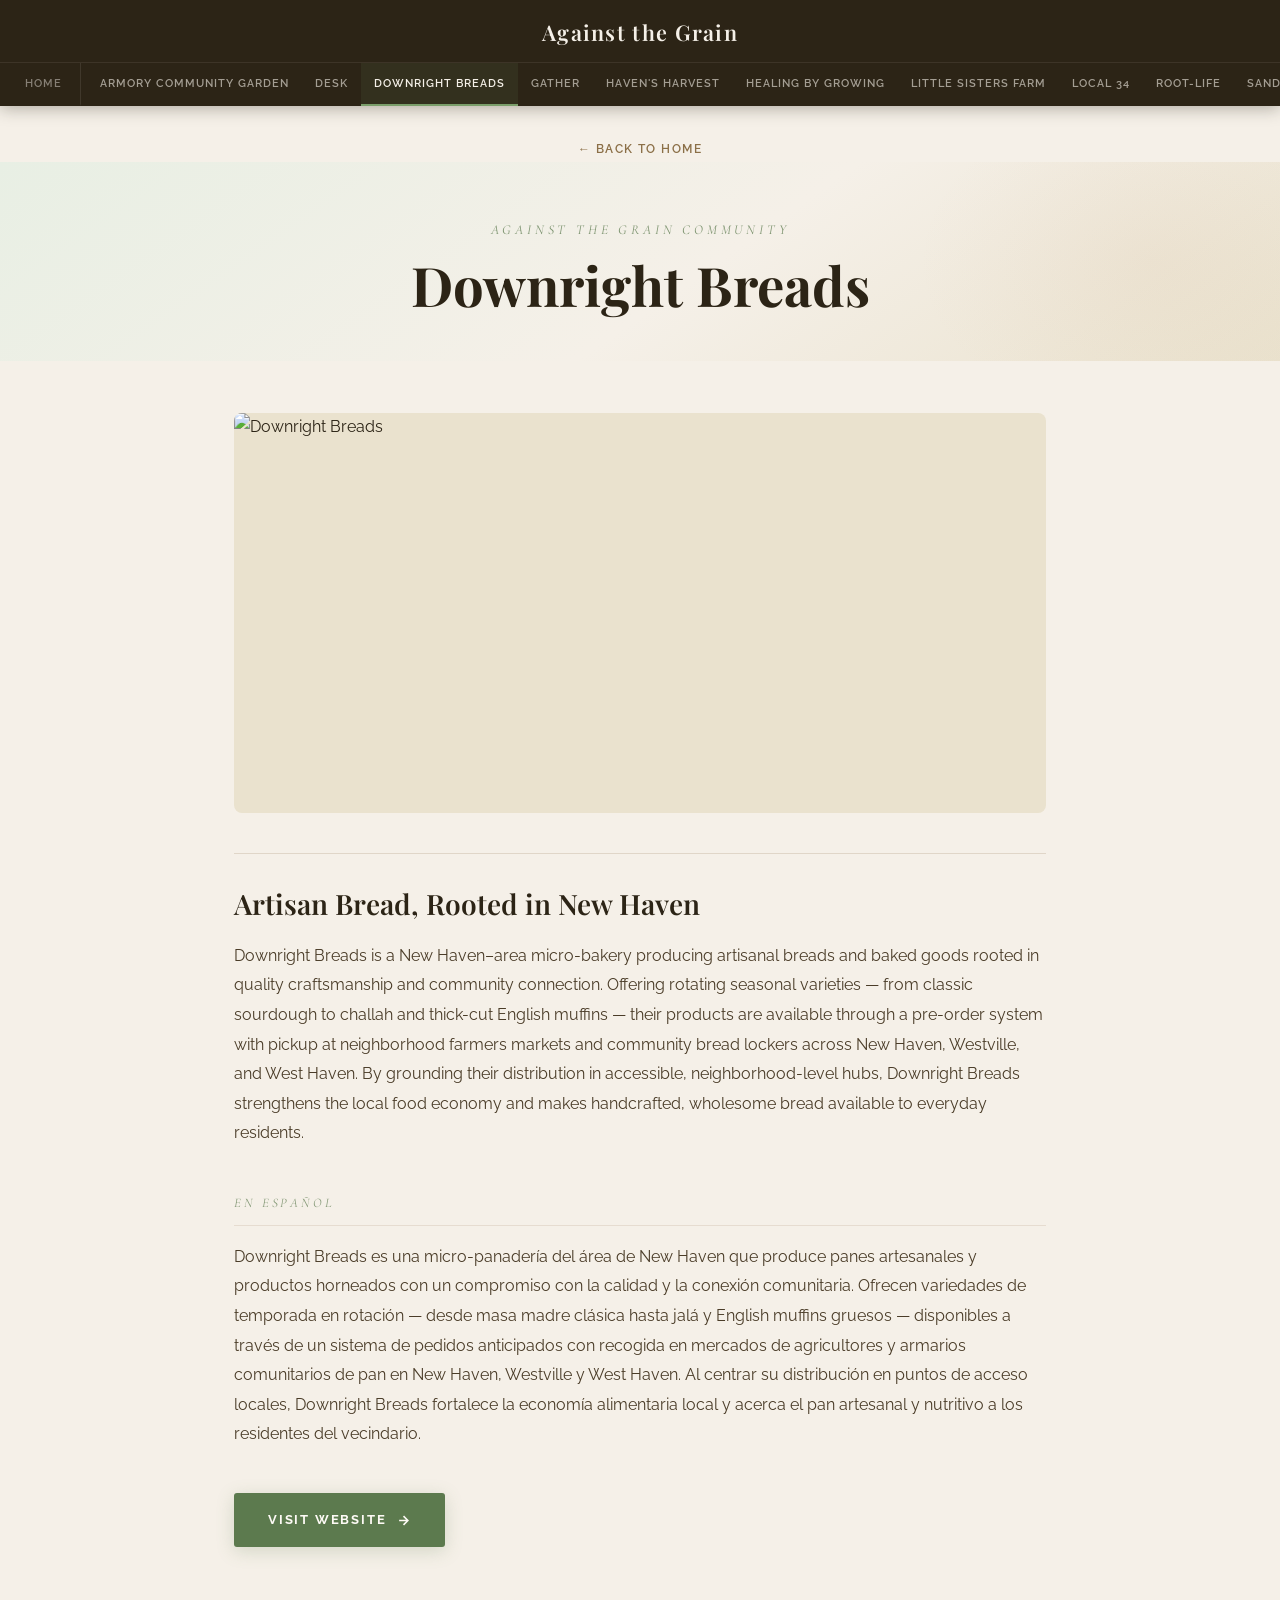
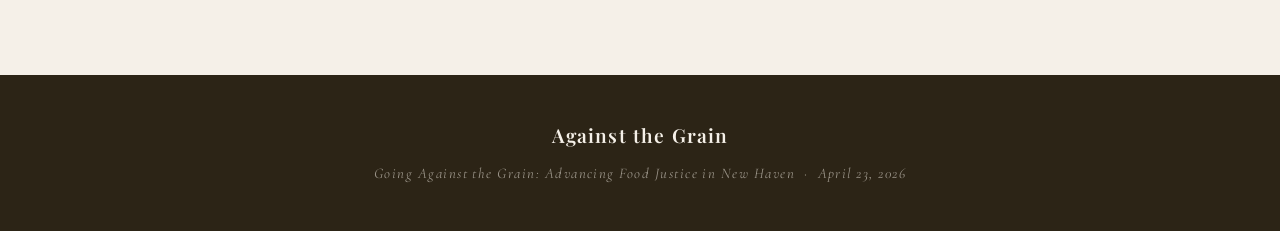
==== downright-breads.html @ 08e9430a "image fix" ====
<!DOCTYPE html>
<html lang="en">
<head>
    <meta charset="UTF-8">
    <meta name="viewport" content="width=device-width, initial-scale=1.0">
    <title>Downright Breads — Against the Grain</title>
    <link rel="stylesheet" href="style.css">
</head>
<body>

    <nav class="main-nav">
        <div class="nav-top">
            <div class="nav-brand"><a href="index.html">Against the Grain</a></div>
        </div>
        <div class="nav-tabs-wrapper">
            <div class="nav-tabs">
                <a href="index.html" class="nav-tab home-tab">Home</a>
                <a href="armory-community-garden.html" class="nav-tab">Armory Community Garden</a>
                <a href="desk.html" class="nav-tab">DESK</a>
                <a href="downright-breads.html" class="nav-tab active">Downright Breads</a>
                <a href="gather.html" class="nav-tab">Gather</a>
                <a href="havens-harvest.html" class="nav-tab">Haven's Harvest</a>
                <a href="healing-by-growing.html" class="nav-tab">Healing by Growing</a>
                <a href="little-sisters-farm.html" class="nav-tab">Little Sisters Farm</a>
                <a href="local-34.html" class="nav-tab">Local 34</a>
                <a href="root-life.html" class="nav-tab">Root-Life</a>
                <a href="sandras-next-generation.html" class="nav-tab">Sandra's Next Generation</a>
                <a href="sanctuary-kitchen.html" class="nav-tab">Sanctuary Kitchen</a>
                <a href="witnesses-to-hunger.html" class="nav-tab">Witnesses to Hunger</a>
            </div>
        </div>
    </nav>

    <div class="back-link-wrapper">
        <a href="index.html" class="back-link">← Back to Home</a>
    </div>

    <div class="company-header">
        <p class="company-eyebrow">Against the Grain Community</p>
        <h1 class="company-title">Downright Breads</h1>
    </div>

    <div class="company-content">

        <img src="images/DownrightBreads.jpeg" alt="Downright Breads" class="company-img-logo">

        <div class="company-info">
            <hr class="info-divider">
            <h2 class="company-heading">Artisan Bread, Rooted in New Haven</h2>
            <p class="company-bio">
                Downright Breads is a New Haven–area micro-bakery producing artisanal breads and baked goods rooted in quality craftsmanship and community connection. Offering rotating seasonal varieties — from classic sourdough to challah and thick-cut English muffins — their products are available through a pre-order system with pickup at neighborhood farmers markets and community bread lockers across New Haven, Westville, and West Haven. By grounding their distribution in accessible, neighborhood-level hubs, Downright Breads strengthens the local food economy and makes handcrafted, wholesome bread available to everyday residents.
            </p>
            <span class="bio-lang-label">En español</span>
            <p class="company-bio-es">
                Downright Breads es una micro-panadería del área de New Haven que produce panes artesanales y productos horneados con un compromiso con la calidad y la conexión comunitaria. Ofrecen variedades de temporada en rotación — desde masa madre clásica hasta jalá y English muffins gruesos — disponibles a través de un sistema de pedidos anticipados con recogida en mercados de agricultores y armarios comunitarios de pan en New Haven, Westville y West Haven. Al centrar su distribución en puntos de acceso locales, Downright Breads fortalece la economía alimentaria local y acerca el pan artesanal y nutritivo a los residentes del vecindario.
            </p>
            <a href="https://www.downrightbreads.com/" class="btn-visit" target="_blank" rel="noopener noreferrer">
                Visit Website
                <svg viewBox="0 0 24 24" fill="none" stroke="currentColor" stroke-width="2.5">
                    <path d="M5 12h14M12 5l7 7-7 7"/>
                </svg>
            </a>
        </div>

    </div>

    <footer class="footer">
        <p class="footer-brand">Against the Grain</p>
        <p class="footer-sub">Going Against the Grain: Advancing Food Justice in New Haven &nbsp;·&nbsp; April 23, 2026</p>
    </footer>

</body>
</html>
---- style.css ----
@import url('https://fonts.googleapis.com/css2?family=Playfair+Display:ital,wght@0,400;0,500;0,600;0,700;1,400;1,500&family=Raleway:wght@300;400;500;600;700&family=Cormorant+Garamond:ital,wght@0,300;0,400;0,500;1,300;1,400;1,500&display=swap');

*, *::before, *::after {
    box-sizing: border-box;
    margin: 0;
    padding: 0;
}

:root {
    --cream: #F5F0E8;
    --cream-dark: #EAE2CE;
    --green: #5C7A4E;
    --green-mid: #7A9E6A;
    --green-pale: #E8EFE4;
    --green-bg: #DFE9D8;
    --brown: #8B6F47;
    --brown-light: #B09060;
    --dark: #2C2416;
    --dark-soft: #4A3C28;
    --terra: #C4956A;
    --terra-light: #D9B48C;
    --white: #FDFAF5;
    --transition: all 0.28s ease;
    --shadow: 0 4px 24px rgba(44, 36, 22, 0.1);
    --shadow-hover: 0 8px 32px rgba(44, 36, 22, 0.18);
}

html { scroll-behavior: smooth; }

body {
    background-color: var(--cream);
    color: var(--dark);
    font-family: 'Raleway', sans-serif;
    font-weight: 400;
    line-height: 1.75;
    min-height: 100vh;
    display: flex;
    flex-direction: column;
}

a {
    color: var(--green);
    text-decoration: none;
    transition: var(--transition);
}

a:hover { color: var(--brown); }

/* ─── NAVIGATION ─── */

.main-nav {
    background-color: var(--dark);
    position: sticky;
    top: 0;
    z-index: 100;
    box-shadow: 0 2px 16px rgba(44, 36, 22, 0.35);
}

.nav-top {
    display: flex;
    align-items: center;
    justify-content: center;
    padding: 14px 24px 10px;
    border-bottom: 1px solid rgba(245, 240, 232, 0.08);
}

.nav-brand a {
    font-family: 'Playfair Display', serif;
    font-size: 1.35rem;
    font-weight: 600;
    color: var(--cream);
    letter-spacing: 0.06em;
}

.nav-brand a:hover { color: var(--terra-light); }

.nav-tabs-wrapper {
    overflow-x: auto;
    scrollbar-width: thin;
    scrollbar-color: var(--brown) transparent;
}

.nav-tabs-wrapper::-webkit-scrollbar { height: 3px; }
.nav-tabs-wrapper::-webkit-scrollbar-track { background: transparent; }
.nav-tabs-wrapper::-webkit-scrollbar-thumb {
    background-color: var(--brown);
    border-radius: 3px;
}

.nav-tabs {
    display: flex;
    align-items: stretch;
    padding: 0 12px;
    min-width: max-content;
}

.nav-tab {
    font-family: 'Raleway', sans-serif;
    font-size: 0.7rem;
    font-weight: 600;
    letter-spacing: 0.09em;
    text-transform: uppercase;
    color: rgba(245, 240, 232, 0.6);
    padding: 11px 13px;
    white-space: nowrap;
    border-bottom: 2px solid transparent;
    transition: var(--transition);
}

.nav-tab:hover {
    color: var(--terra-light);
    border-bottom-color: var(--terra);
}

.nav-tab.active {
    color: var(--cream);
    border-bottom-color: var(--green-mid);
    background-color: rgba(92, 122, 78, 0.14);
}

.nav-tab.home-tab {
    color: rgba(245, 240, 232, 0.45);
    padding-right: 18px;
    border-right: 1px solid rgba(245, 240, 232, 0.1);
    margin-right: 6px;
}

.nav-tab.home-tab:hover {
    color: var(--terra-light);
    border-bottom-color: var(--terra);
}

.nav-tab.home-tab.active {
    color: var(--cream);
    border-bottom-color: var(--green-mid);
    background-color: rgba(92, 122, 78, 0.14);
}

/* ─── HERO ─── */

.hero {
    background: linear-gradient(145deg, var(--green-pale) 0%, var(--cream) 45%, var(--cream-dark) 100%);
    padding: 100px 24px 88px;
    text-align: center;
    position: relative;
    overflow: hidden;
}

.hero::before {
    content: '';
    position: absolute;
    top: -50%;
    left: -15%;
    width: 55%;
    height: 200%;
    background: radial-gradient(ellipse, rgba(92, 122, 78, 0.09) 0%, transparent 65%);
    pointer-events: none;
}

.hero::after {
    content: '';
    position: absolute;
    bottom: -30%;
    right: -10%;
    width: 45%;
    height: 140%;
    background: radial-gradient(ellipse, rgba(196, 149, 106, 0.08) 0%, transparent 65%);
    pointer-events: none;
}

.hero-inner {
    position: relative;
    z-index: 1;
    max-width: 780px;
    margin: 0 auto;
    animation: fadeInUp 0.9s ease both;
}

.hero-eyebrow {
    font-family: 'Cormorant Garamond', serif;
    font-size: 1rem;
    font-style: italic;
    color: var(--green);
    letter-spacing: 0.25em;
    text-transform: uppercase;
    margin-bottom: 22px;
    opacity: 0.8;
}

.hero-title {
    font-family: 'Playfair Display', serif;
    font-size: clamp(2.4rem, 5.5vw, 4.2rem);
    font-weight: 700;
    color: var(--dark);
    line-height: 1.18;
    letter-spacing: -0.01em;
    margin-bottom: 28px;
}

.hero-title em {
    font-style: italic;
    color: var(--green);
}

.hero-divider {
    display: flex;
    align-items: center;
    justify-content: center;
    gap: 18px;
    margin: 0 0 26px;
}

.hero-divider::before,
.hero-divider::after {
    content: '';
    height: 1px;
    width: 72px;
    background: linear-gradient(to right, transparent, var(--brown-light));
}

.hero-divider::after {
    background: linear-gradient(to left, transparent, var(--brown-light));
}

.hero-divider-icon {
    color: var(--terra);
    font-size: 0.9rem;
}

.hero-date {
    font-family: 'Cormorant Garamond', serif;
    font-size: 1.3rem;
    font-style: italic;
    color: var(--dark-soft);
    letter-spacing: 0.12em;
    animation: fadeInUp 0.9s ease 0.18s both;
    margin-bottom: 28px;
}

.hero-bio {
    font-family: 'Raleway', sans-serif;
    font-size: 0.97rem;
    line-height: 1.85;
    color: var(--dark-soft);
    max-width: 680px;
    margin: 0 auto 18px;
    animation: fadeInUp 0.9s ease 0.3s both;
}

/* ─── SECTIONS ─── */

.section {
    padding: 72px 24px;
    max-width: 1100px;
    margin: 0 auto;
    width: 100%;
}

.section-header {
    text-align: center;
    margin-bottom: 52px;
}

.section-label {
    font-family: 'Cormorant Garamond', serif;
    font-size: 0.85rem;
    font-style: italic;
    color: var(--green);
    letter-spacing: 0.3em;
    text-transform: uppercase;
    display: block;
    margin-bottom: 8px;
}

.section-title {
    font-family: 'Playfair Display', serif;
    font-size: clamp(1.7rem, 3vw, 2.5rem);
    font-weight: 600;
    color: var(--dark);
    margin-bottom: 12px;
}

.section-note {
    font-family: 'Cormorant Garamond', serif;
    font-size: 1.05rem;
    font-style: italic;
    color: var(--brown);
    opacity: 0.75;
}

.section-divider {
    max-width: 1100px;
    margin: 0 auto;
    border: none;
    border-top: 1px solid rgba(139, 111, 71, 0.18);
}

/* ─── PHOTO GRID ─── */

.photo-grid {
    display: grid;
    grid-template-columns: repeat(3, 1fr);
    gap: 20px;
}

.photo-placeholder {
    aspect-ratio: 4 / 3;
    background-color: var(--green-pale);
    border: 2px dashed rgba(92, 122, 78, 0.32);
    border-radius: 6px;
    display: flex;
    flex-direction: column;
    align-items: center;
    justify-content: center;
    gap: 12px;
    transition: var(--transition);
}

.photo-placeholder:hover {
    border-color: var(--green);
    background-color: var(--green-bg);
}

.photo-placeholder-icon {
    width: 40px;
    height: 40px;
    color: var(--green);
    opacity: 0.38;
}

.photo-placeholder-text {
    font-family: 'Cormorant Garamond', serif;
    font-size: 0.95rem;
    font-style: italic;
    color: var(--green);
    opacity: 0.55;
    letter-spacing: 0.04em;
}

/* ─── VIDEO GRID ─── */

.video-grid {
    display: grid;
    grid-template-columns: repeat(3, 1fr);
    gap: 20px;
}

.video-item {
    position: relative;
    aspect-ratio: 16 / 9;
    border-radius: 8px;
    overflow: hidden;
    background-color: var(--dark);
    box-shadow: var(--shadow);
}

.video-item iframe {
    position: absolute;
    top: 0;
    left: 0;
    width: 100%;
    height: 100%;
    border: 0;
}

/* ─── SNAPSHOT GRID ─── */

.snapshot-grid {
    display: grid;
    grid-template-columns: repeat(4, 1fr);
    gap: 12px;
    max-width: 1100px;
    margin: 0 auto;
}

.snapshot-img {
    width: 100%;
    aspect-ratio: 1 / 1;
    object-fit: cover;
    border-radius: 6px;
    cursor: pointer;
    display: block;
    transition: var(--transition);
}

.snapshot-img:hover {
    transform: scale(1.03);
    box-shadow: var(--shadow-hover);
    z-index: 1;
    position: relative;
}

/* ─── LIGHTBOX ─── */

.lightbox {
    display: none;
    position: fixed;
    inset: 0;
    background: rgba(44, 36, 22, 0.93);
    z-index: 1000;
    align-items: center;
    justify-content: center;
}

.lightbox.active {
    display: flex;
}

.lightbox #lightbox-img {
    max-width: 90vw;
    max-height: 88vh;
    object-fit: contain;
    border-radius: 4px;
    box-shadow: 0 24px 72px rgba(0, 0, 0, 0.55);
}

.lightbox-close {
    position: absolute;
    top: 18px;
    right: 26px;
    background: none;
    border: none;
    color: var(--cream);
    font-size: 2.8rem;
    line-height: 1;
    cursor: pointer;
    opacity: 0.65;
    transition: var(--transition);
    padding: 0;
}

.lightbox-close:hover {
    opacity: 1;
    color: var(--terra-light);
}

/* ─── AUDIO SECTION ─── */

.audio-bg {
    background-color: var(--green-pale);
    padding: 72px 24px;
}

.audio-bg .section-header {
    max-width: 1100px;
    margin: 0 auto 52px;
}

.audio-grid {
    display: grid;
    grid-template-columns: repeat(3, 1fr);
    gap: 24px;
    max-width: 1100px;
    margin: 0 auto;
}

.audio-placeholder {
    background-color: var(--white);
    border: 2px dashed rgba(139, 111, 71, 0.28);
    border-radius: 8px;
    padding: 36px 28px;
    display: flex;
    flex-direction: column;
    align-items: center;
    gap: 18px;
    transition: var(--transition);
}

.audio-placeholder:hover {
    border-color: var(--brown);
    box-shadow: var(--shadow);
    transform: translateY(-2px);
}

.audio-waveform {
    display: flex;
    align-items: center;
    gap: 3px;
    height: 42px;
    opacity: 0.32;
}

.audio-waveform span {
    display: block;
    width: 4px;
    background-color: var(--green);
    border-radius: 2px;
}

.audio-waveform span:nth-child(1)  { height: 55%; }
.audio-waveform span:nth-child(2)  { height: 90%; }
.audio-waveform span:nth-child(3)  { height: 65%; }
.audio-waveform span:nth-child(4)  { height: 40%; }
.audio-waveform span:nth-child(5)  { height: 80%; }
.audio-waveform span:nth-child(6)  { height: 100%; }
.audio-waveform span:nth-child(7)  { height: 50%; }
.audio-waveform span:nth-child(8)  { height: 75%; }
.audio-waveform span:nth-child(9)  { height: 45%; }
.audio-waveform span:nth-child(10) { height: 62%; }
.audio-waveform span:nth-child(11) { height: 88%; }
.audio-waveform span:nth-child(12) { height: 55%; }

.audio-clip-label {
    font-family: 'Raleway', sans-serif;
    font-size: 0.72rem;
    font-weight: 700;
    letter-spacing: 0.14em;
    text-transform: uppercase;
    color: var(--brown);
    opacity: 0.65;
}

.audio-placeholder-text {
    font-family: 'Cormorant Garamond', serif;
    font-size: 1rem;
    font-style: italic;
    color: var(--dark-soft);
    opacity: 0.6;
    text-align: center;
}

/* ─── FOOTER ─── */

.footer {
    background-color: var(--dark);
    color: rgba(245, 240, 232, 0.55);
    padding: 44px 24px;
    text-align: center;
    margin-top: auto;
}

.footer-brand {
    font-family: 'Playfair Display', serif;
    font-size: 1.2rem;
    font-weight: 600;
    color: var(--cream);
    margin-bottom: 8px;
    letter-spacing: 0.06em;
}

.footer-sub {
    font-family: 'Cormorant Garamond', serif;
    font-size: 0.92rem;
    font-style: italic;
    letter-spacing: 0.1em;
}

/* ─── COMPANY PAGES ─── */

.back-link-wrapper {
    max-width: 860px;
    margin: 0 auto;
    padding: 28px 24px 0;
}

.back-link {
    display: inline-flex;
    align-items: center;
    gap: 8px;
    font-family: 'Raleway', sans-serif;
    font-size: 0.75rem;
    font-weight: 600;
    letter-spacing: 0.12em;
    text-transform: uppercase;
    color: var(--brown);
    transition: var(--transition);
}

.back-link:hover {
    color: var(--green);
    gap: 12px;
}

.company-header {
    padding: 56px 24px 44px;
    text-align: center;
    background: linear-gradient(145deg, var(--green-pale) 0%, var(--cream) 55%, var(--cream-dark) 100%);
    animation: fadeInUp 0.75s ease both;
    position: relative;
    overflow: hidden;
}

.company-header::before {
    content: '';
    position: absolute;
    top: -40%;
    right: -10%;
    width: 40%;
    height: 180%;
    background: radial-gradient(ellipse, rgba(196, 149, 106, 0.07) 0%, transparent 65%);
    pointer-events: none;
}

.company-eyebrow {
    font-family: 'Cormorant Garamond', serif;
    font-size: 0.85rem;
    font-style: italic;
    color: var(--green);
    letter-spacing: 0.28em;
    text-transform: uppercase;
    margin-bottom: 12px;
    opacity: 0.78;
}

.company-title {
    font-family: 'Playfair Display', serif;
    font-size: clamp(2rem, 5vw, 3.4rem);
    font-weight: 700;
    color: var(--dark);
    line-height: 1.15;
    position: relative;
    z-index: 1;
}

.company-content {
    max-width: 860px;
    margin: 0 auto;
    padding: 8px 24px 80px;
}

/* Image placeholder — replace this div with an <img> tag when ready */
.company-img-placeholder {
    width: 100%;
    height: 400px;
    background-color: var(--green-pale);
    border: 2px dashed rgba(92, 122, 78, 0.38);
    border-radius: 8px;
    display: flex;
    flex-direction: column;
    align-items: center;
    justify-content: center;
    gap: 14px;
    margin: 44px 0 40px;
    transition: var(--transition);
}

.company-img-placeholder:hover {
    background-color: var(--green-bg);
    border-color: var(--green);
}

.img-placeholder-icon {
    color: var(--green);
    opacity: 0.38;
    width: 52px;
    height: 52px;
}

.img-placeholder-text {
    font-family: 'Cormorant Garamond', serif;
    font-size: 1.1rem;
    font-style: italic;
    color: var(--green);
    opacity: 0.55;
}

.img-placeholder-hint {
    font-family: 'Raleway', sans-serif;
    font-size: 0.7rem;
    font-weight: 500;
    letter-spacing: 0.1em;
    text-transform: uppercase;
    color: var(--green);
    opacity: 0.38;
}

/* Photo (use for real photographs — object-fit: cover) */
.company-img {
    width: 100%;
    height: 400px;
    object-fit: cover;
    object-position: center top;
    border-radius: 8px;
    margin: 44px 0 40px;
    display: block;
}

/* Logo (use for logos — object-fit: contain with neutral background) */
.company-img-logo {
    width: 100%;
    height: 400px;
    object-fit: contain;
    object-position: center;
    border-radius: 8px;
    margin: 44px 0 40px;
    display: block;
    background-color: var(--cream-dark);
}

/* Logo on dark background (for light/white logos) */
.company-img-logo-dark {
    width: 100%;
    height: 400px;
    object-fit: contain;
    object-position: center;
    border-radius: 8px;
    margin: 44px 0 40px;
    display: block;
    background-color: var(--dark);
}

.company-info {
    padding: 0 0 48px;
}

.info-divider {
    border: none;
    border-top: 1px solid rgba(139, 111, 71, 0.2);
    margin: 0 0 32px;
}

.company-heading {
    font-family: 'Playfair Display', serif;
    font-size: 1.75rem;
    font-weight: 600;
    color: var(--dark);
    margin-bottom: 20px;
    line-height: 1.25;
}

.company-bio {
    font-family: 'Raleway', sans-serif;
    font-size: 1rem;
    line-height: 1.85;
    color: var(--dark-soft);
    margin-bottom: 44px;
}

.bio-lang-label {
    font-family: 'Cormorant Garamond', serif;
    font-size: 0.82rem;
    font-style: italic;
    color: var(--green);
    letter-spacing: 0.22em;
    text-transform: uppercase;
    display: block;
    margin: 28px 0 10px;
    opacity: 0.72;
}

.company-bio-es {
    font-family: 'Raleway', sans-serif;
    font-size: 1rem;
    line-height: 1.85;
    color: var(--dark-soft);
    margin-bottom: 44px;
    padding-top: 16px;
    border-top: 1px solid rgba(139, 111, 71, 0.15);
}

.btn-visit {
    display: inline-flex;
    align-items: center;
    gap: 10px;
    background-color: var(--green);
    color: var(--white);
    font-family: 'Raleway', sans-serif;
    font-size: 0.8rem;
    font-weight: 700;
    letter-spacing: 0.14em;
    text-transform: uppercase;
    padding: 16px 34px;
    border-radius: 3px;
    transition: var(--transition);
    box-shadow: 0 4px 18px rgba(92, 122, 78, 0.22);
}

.btn-visit:hover {
    background-color: var(--dark);
    color: var(--cream);
    transform: translateY(-2px);
    box-shadow: 0 8px 28px rgba(44, 36, 22, 0.22);
}

.btn-visit svg {
    width: 15px;
    height: 15px;
    transition: transform 0.28s ease;
}

.btn-visit:hover svg { transform: translateX(4px); }

/* ─── ANIMATIONS ─── */

@keyframes fadeInUp {
    from { opacity: 0; transform: translateY(22px); }
    to   { opacity: 1; transform: translateY(0); }
}

/* ─── RESPONSIVE ─── */

@media (max-width: 900px) {
    .snapshot-grid {
        grid-template-columns: repeat(3, 1fr);
    }
}

@media (max-width: 768px) {
    .hero { padding: 72px 20px 60px; }

    .video-grid {
        grid-template-columns: repeat(2, 1fr);
        gap: 14px;
    }

    .snapshot-grid {
        grid-template-columns: repeat(2, 1fr);
        gap: 10px;
    }

    .photo-grid {
        grid-template-columns: repeat(2, 1fr);
        gap: 14px;
    }

    .audio-grid {
        grid-template-columns: 1fr;
        gap: 16px;
    }

    .company-img-placeholder,
    .company-img {
        height: 260px;
    }
}

@media (max-width: 480px) {
    .video-grid { grid-template-columns: 1fr; }
    .photo-grid { grid-template-columns: 1fr; }

    .nav-tab {
        font-size: 0.65rem;
        padding: 10px 10px;
    }
}
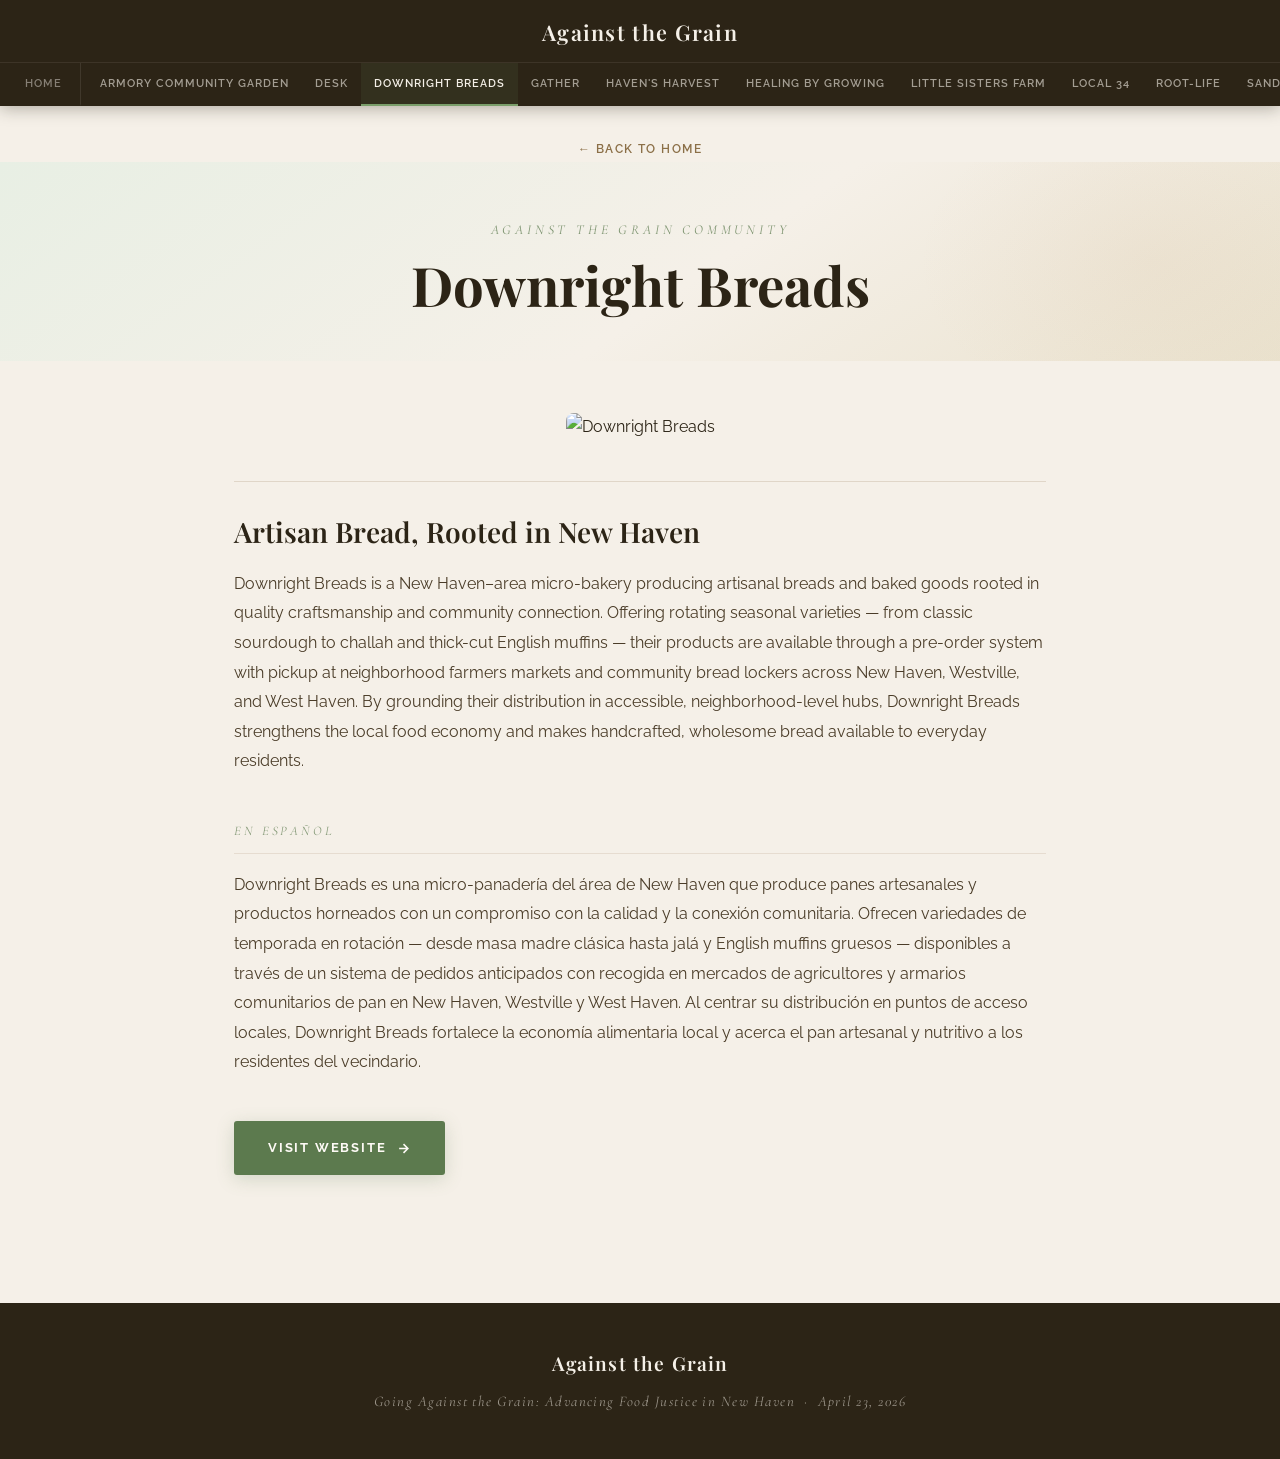
==== commit df9290d7: "refresh for downright breads" ====
--- a/downright-breads.html
+++ b/downright-breads.html
@@ -42,7 +42,9 @@
 
     <div class="company-content">
 
-        <img src="images/DownrightBreads.jpeg" alt="Downright Breads" class="company-img-logo">
+        <div style="text-align:center; margin: 44px 0 40px;">
+            <img src="images/DownrightBreads.jpeg" alt="Downright Breads" style="max-width:100%; width:auto; height:auto; display:inline-block; border-radius:8px;">
+        </div>
 
         <div class="company-info">
             <hr class="info-divider">
